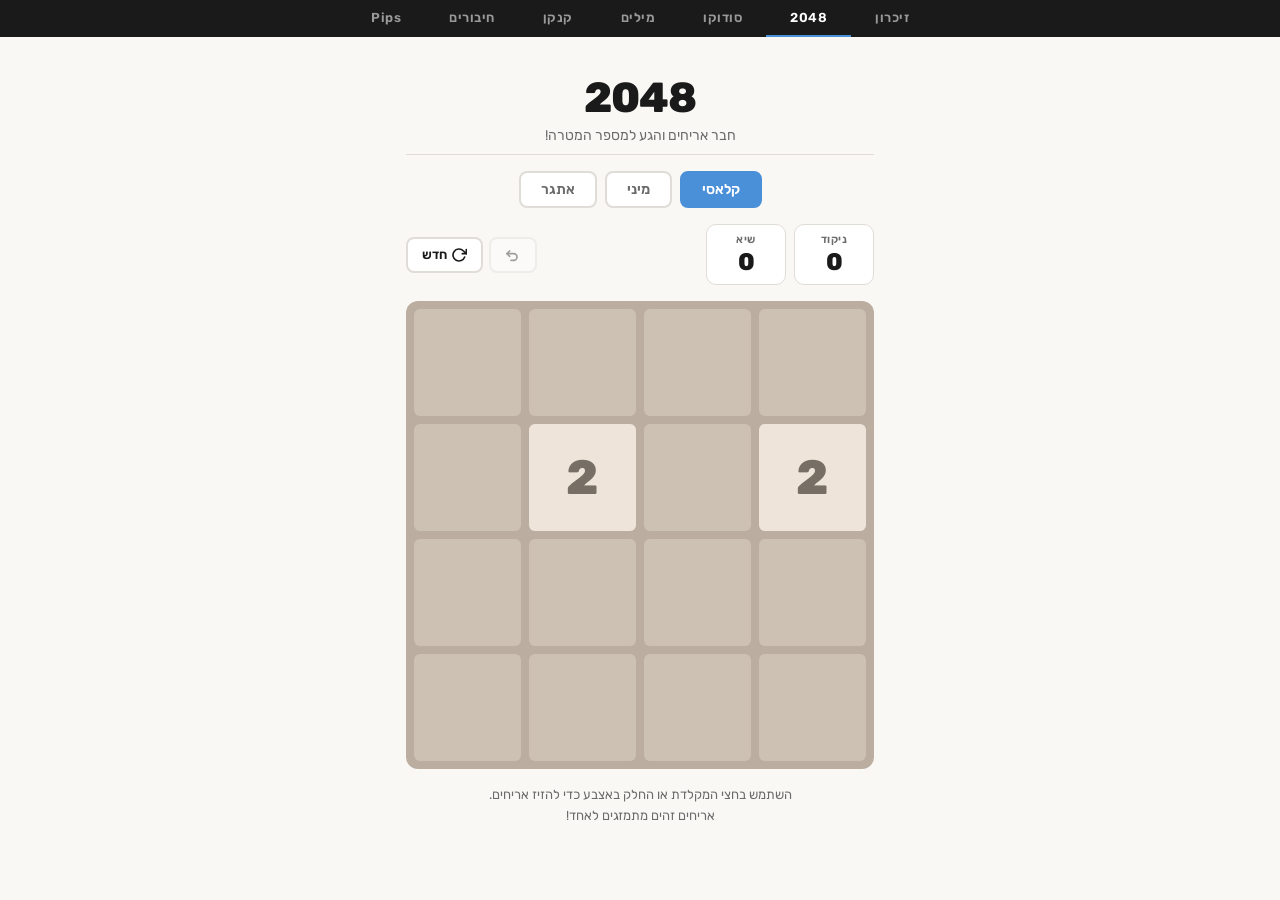
==== 2048.html @ 3376b90d "Add 4 new puzzle games and update navigation New games (all in Hebrew with age-based levels): - מילי" ====
<!DOCTYPE html>
<html lang="he" dir="rtl">
<head>
    <meta charset="UTF-8">
    <meta name="viewport" content="width=device-width, initial-scale=1.0, user-scalable=no">
    <title>2048 - משחק מספרים</title>
    <link href="https://fonts.googleapis.com/css2?family=Rubik:wght@300;400;500;600;700;800&display=swap" rel="stylesheet">
    <style>
        *, *::before, *::after { box-sizing: border-box; margin: 0; padding: 0; }
        :root {
            --bg: #faf8f5; --surface: #ffffff; --text: #1a1a1a;
            --text-secondary: #6b6b6b; --accent: #4a90d9; --border: #e0ddd8;
            --error: #e74c3c; --success: #27ae60;
        }
        body { font-family: 'Rubik', sans-serif; background: var(--bg); color: var(--text); min-height: 100vh; overflow-x: hidden; }

        /* Nav */
        .game-nav { display: flex; justify-content: center; background: #1a1a1a; direction: ltr; flex-wrap: wrap; }
        .game-nav-link { color: #999; text-decoration: none; font-size: 13px; font-weight: 600; padding: 10px 24px; letter-spacing: 0.5px; transition: all 0.2s; border-bottom: 2px solid transparent; font-family: 'Rubik', sans-serif; }
        .game-nav-link:hover { color: #fff; }
        .game-nav-link.active { color: #fff; border-bottom-color: #4a90d9; }

        .container { max-width: 500px; margin: 0 auto; padding: 16px; }
        header { text-align: center; padding: 20px 0 10px; border-bottom: 1px solid var(--border); margin-bottom: 16px; }
        header h1 { font-size: 42px; font-weight: 800; letter-spacing: -1px; }
        header p { color: var(--text-secondary); font-size: 14px; margin-top: 4px; }

        /* Mode selector */
        .mode-selector { display: flex; gap: 8px; justify-content: center; margin-bottom: 16px; }
        .mode-btn { padding: 8px 20px; border: 2px solid var(--border); background: var(--surface); border-radius: 8px; font-family: 'Rubik', sans-serif; font-size: 14px; font-weight: 600; color: var(--text-secondary); cursor: pointer; transition: all 0.2s; }
        .mode-btn:hover { border-color: var(--accent); color: var(--accent); }
        .mode-btn.active { border-color: var(--accent); background: var(--accent); color: #fff; }

        /* Score area */
        .score-area { display: flex; justify-content: space-between; align-items: center; margin-bottom: 16px; gap: 8px; }
        .score-box { background: var(--surface); border: 1px solid var(--border); border-radius: 10px; padding: 8px 16px; text-align: center; min-width: 80px; }
        .score-label { font-size: 11px; font-weight: 600; color: var(--text-secondary); text-transform: uppercase; letter-spacing: 0.5px; }
        .score-value { font-size: 24px; font-weight: 800; color: var(--text); margin-top: 2px; }
        .btn-group { display: flex; gap: 6px; }
        .action-btn { padding: 8px 14px; border: 2px solid var(--border); background: var(--surface); border-radius: 8px; font-family: 'Rubik', sans-serif; font-size: 13px; font-weight: 600; color: var(--text); cursor: pointer; transition: all 0.2s; display: flex; align-items: center; gap: 4px; }
        .action-btn:hover { border-color: var(--accent); color: var(--accent); }
        .action-btn:disabled { opacity: 0.4; cursor: not-allowed; }
        .action-btn svg { width: 16px; height: 16px; }

        /* Grid */
        .grid-wrapper { position: relative; background: #bbada0; border-radius: 12px; margin: 0 auto; touch-action: none; }
        .grid-bg { display: grid; }
        .grid-cell { background: rgba(238,228,218,0.35); border-radius: 6px; aspect-ratio: 1; }
        .tiles-container { position: absolute; top: 8px; left: 8px; right: 8px; bottom: 8px; pointer-events: none; }
        .tile { position: absolute; border-radius: 6px; display: flex; align-items: center; justify-content: center; font-weight: 800; transition: top 0.12s ease, left 0.12s ease; z-index: 1; }
        .tile.merged { z-index: 2; }
        .tile.new { animation: tileAppear 0.2s ease; }
        .tile.merge-pop { animation: tilePop 0.2s ease; }

        @keyframes tileAppear {
            0% { transform: scale(0); opacity: 0; }
            100% { transform: scale(1); opacity: 1; }
        }
        @keyframes tilePop {
            0% { transform: scale(1); }
            50% { transform: scale(1.15); }
            100% { transform: scale(1); }
        }

        /* Tile colors */
        .tile-2 { background: #eee4da; color: #776e65; }
        .tile-4 { background: #ede0c8; color: #776e65; }
        .tile-8 { background: #f2b179; color: #f9f6f2; }
        .tile-16 { background: #f59563; color: #f9f6f2; }
        .tile-32 { background: #f67c5f; color: #f9f6f2; }
        .tile-64 { background: #f65e3b; color: #f9f6f2; }
        .tile-128 { background: #edcf72; color: #f9f6f2; }
        .tile-256 { background: #edcc61; color: #f9f6f2; }
        .tile-512 { background: #edc850; color: #f9f6f2; }
        .tile-1024 { background: #edc53f; color: #f9f6f2; }
        .tile-2048 { background: #edc22e; color: #f9f6f2; }
        .tile-super { background: #3c3a32; color: #f9f6f2; }

        /* Overlay */
        .game-overlay { position: absolute; inset: 0; background: rgba(250,248,245,0.85); border-radius: 12px; display: flex; flex-direction: column; align-items: center; justify-content: center; z-index: 10; opacity: 0; pointer-events: none; transition: opacity 0.3s; }
        .game-overlay.visible { opacity: 1; pointer-events: auto; }
        .overlay-title { font-size: 32px; font-weight: 800; margin-bottom: 8px; }
        .overlay-title.win { color: var(--accent); }
        .overlay-title.lose { color: var(--error); }
        .overlay-sub { font-size: 14px; color: var(--text-secondary); margin-bottom: 16px; }
        .overlay-btns { display: flex; gap: 8px; }
        .overlay-btn { padding: 10px 24px; border: none; border-radius: 8px; font-family: 'Rubik', sans-serif; font-size: 14px; font-weight: 600; cursor: pointer; transition: all 0.2s; }
        .overlay-btn.primary { background: var(--accent); color: #fff; }
        .overlay-btn.primary:hover { background: #3a7bc8; }
        .overlay-btn.secondary { background: var(--surface); border: 2px solid var(--border); color: var(--text); }
        .overlay-btn.secondary:hover { border-color: var(--accent); }

        /* Instructions */
        .instructions { text-align: center; margin-top: 16px; color: var(--text-secondary); font-size: 13px; line-height: 1.6; }

        @media (max-width: 480px) {
            .game-nav-link { padding: 10px 12px; font-size: 12px; }
            .container { padding: 10px; }
            header h1 { font-size: 32px; }
            .score-value { font-size: 20px; }
            .score-box { padding: 6px 10px; min-width: 60px; }
            .action-btn { padding: 6px 10px; font-size: 12px; }
            .grid-wrapper { border-radius: 10px; }
        }
    </style>
</head>
<body>
    <nav class="game-nav">
        <a href="index.html" class="game-nav-link">Pips</a>
        <a href="connections.html" class="game-nav-link">חיבורים</a>
        <a href="kenken.html" class="game-nav-link">קנקן</a>
        <a href="wordle.html" class="game-nav-link">מילים</a>
        <a href="sudoku.html" class="game-nav-link">סודוקו</a>
        <a href="2048.html" class="game-nav-link active">2048</a>
        <a href="memory.html" class="game-nav-link">זיכרון</a>
    </nav>

    <div class="container">
        <header>
            <h1>2048</h1>
            <p>חבר אריחים והגע למספר המטרה!</p>
        </header>

        <div class="mode-selector">
            <button class="mode-btn active" data-mode="classic">קלאסי</button>
            <button class="mode-btn" data-mode="mini">מיני</button>
            <button class="mode-btn" data-mode="challenge">אתגר</button>
        </div>

        <div class="score-area">
            <div style="display:flex;gap:8px;">
                <div class="score-box">
                    <div class="score-label">ניקוד</div>
                    <div class="score-value" id="score">0</div>
                </div>
                <div class="score-box">
                    <div class="score-label">שיא</div>
                    <div class="score-value" id="best">0</div>
                </div>
            </div>
            <div class="btn-group">
                <button class="action-btn" id="undoBtn" title="ביטול" disabled>
                    <svg viewBox="0 0 24 24" fill="none" stroke="currentColor" stroke-width="2.5" stroke-linecap="round" stroke-linejoin="round"><path d="M3 10h10a5 5 0 0 1 0 10H9"/><polyline points="7 14 3 10 7 6"/></svg>
                </button>
                <button class="action-btn" id="newGameBtn" title="משחק חדש">
                    <svg viewBox="0 0 24 24" fill="none" stroke="currentColor" stroke-width="2.5" stroke-linecap="round" stroke-linejoin="round"><polyline points="23 4 23 10 17 10"/><path d="M20.49 15a9 9 0 1 1-2.12-9.36L23 10"/></svg>
                    חדש
                </button>
            </div>
        </div>

        <div class="grid-wrapper" id="gridWrapper">
            <div class="grid-bg" id="gridBg"></div>
            <div class="tiles-container" id="tilesContainer"></div>
            <div class="game-overlay" id="overlay">
                <div class="overlay-title" id="overlayTitle"></div>
                <div class="overlay-sub" id="overlaySub"></div>
                <div class="overlay-btns" id="overlayBtns"></div>
            </div>
        </div>

        <div class="instructions">
            השתמש בחצי המקלדת או החלק באצבע כדי להזיז אריחים.<br>
            אריחים זהים מתמזגים לאחד!
        </div>
    </div>

<script>
(function() {
    'use strict';

    const MODES = {
        classic: { size: 4, target: 2048, label: 'קלאסי' },
        mini:    { size: 3, target: 256,  label: 'מיני' },
        challenge: { size: 5, target: 4096, label: 'אתגר' }
    };

    let mode = 'classic';
    let size = 4;
    let target = 2048;
    let grid = [];
    let score = 0;
    let best = 0;
    let won = false;
    let keepPlaying = false;
    let gameOver = false;
    let prevState = null; // for undo

    const $ = id => document.getElementById(id);
    const gridBg = $('gridBg');
    const tilesContainer = $('tilesContainer');
    const scoreEl = $('score');
    const bestEl = $('best');
    const overlay = $('overlay');
    const overlayTitle = $('overlayTitle');
    const overlaySub = $('overlaySub');
    const overlayBtns = $('overlayBtns');
    const undoBtn = $('undoBtn');
    const newGameBtn = $('newGameBtn');

    function bestKey() { return '2048_best_' + mode; }

    function loadBest() {
        best = parseInt(localStorage.getItem(bestKey()) || '0', 10);
        bestEl.textContent = best;
    }

    function saveBest() {
        if (score > best) {
            best = score;
            localStorage.setItem(bestKey(), best);
            bestEl.textContent = best;
        }
    }

    function getGap() { return size >= 5 ? 6 : 8; }
    function getPad() { return size >= 5 ? 6 : 8; }

    function buildBackground() {
        const gap = getGap();
        const pad = getPad();
        const wrapper = $('gridWrapper');
        wrapper.style.padding = pad + 'px';
        gridBg.innerHTML = '';
        gridBg.style.gridTemplateColumns = `repeat(${size}, 1fr)`;
        gridBg.style.gap = gap + 'px';
        const tc = $('tilesContainer');
        tc.style.top = pad + 'px';
        tc.style.left = pad + 'px';
        tc.style.right = pad + 'px';
        tc.style.bottom = pad + 'px';
        for (let i = 0; i < size * size; i++) {
            const cell = document.createElement('div');
            cell.className = 'grid-cell';
            gridBg.appendChild(cell);
        }
    }

    function cellSize() {
        const wrapper = $('gridWrapper');
        const gap = getGap();
        const pad = getPad();
        const total = wrapper.clientWidth - pad * 2;
        return (total - gap * (size - 1)) / size;
    }

    function tilePos(row, col) {
        const gap = getGap();
        const cs = cellSize();
        return {
            top: row * (cs + gap),
            left: col * (cs + gap)
        };
    }

    function tileFontSize(value) {
        const cs = cellSize();
        if (value < 100) return Math.floor(cs * 0.45) + 'px';
        if (value < 1000) return Math.floor(cs * 0.38) + 'px';
        if (value < 10000) return Math.floor(cs * 0.3) + 'px';
        return Math.floor(cs * 0.24) + 'px';
    }

    function tileClass(value) {
        if (value <= 2048) return 'tile-' + value;
        return 'tile-super';
    }

    function createTileEl(value, row, col, anim) {
        const el = document.createElement('div');
        const cs = cellSize();
        const pos = tilePos(row, col);
        el.className = 'tile ' + tileClass(value) + (anim ? ' ' + anim : '');
        el.style.width = cs + 'px';
        el.style.height = cs + 'px';
        el.style.top = pos.top + 'px';
        el.style.left = pos.left + 'px';
        el.style.fontSize = tileFontSize(value);
        el.textContent = value;
        return el;
    }

    function renderTiles(newTiles, mergedTiles) {
        tilesContainer.innerHTML = '';
        for (let r = 0; r < size; r++) {
            for (let c = 0; c < size; c++) {
                if (grid[r][c] !== 0) {
                    let anim = '';
                    if (newTiles && newTiles.some(t => t[0] === r && t[1] === c)) anim = 'new';
                    if (mergedTiles && mergedTiles.some(t => t[0] === r && t[1] === c)) anim = 'merge-pop';
                    tilesContainer.appendChild(createTileEl(grid[r][c], r, c, anim));
                }
            }
        }
    }

    function emptySpots() {
        const spots = [];
        for (let r = 0; r < size; r++)
            for (let c = 0; c < size; c++)
                if (grid[r][c] === 0) spots.push([r, c]);
        return spots;
    }

    function addRandom() {
        const spots = emptySpots();
        if (spots.length === 0) return null;
        const [r, c] = spots[Math.floor(Math.random() * spots.length)];
        grid[r][c] = Math.random() < 0.9 ? 2 : 4;
        return [r, c];
    }

    function cloneGrid() { return grid.map(row => [...row]); }

    function saveUndo() {
        prevState = { grid: cloneGrid(), score };
        undoBtn.disabled = false;
    }

    function undo() {
        if (!prevState) return;
        grid = prevState.grid;
        score = prevState.score;
        scoreEl.textContent = score;
        prevState = null;
        undoBtn.disabled = true;
        gameOver = false;
        hideOverlay();
        renderTiles();
    }

    function slideLine(line) {
        let filtered = line.filter(v => v !== 0);
        let merged = [];
        let pts = 0;
        for (let i = 0; i < filtered.length; i++) {
            if (i + 1 < filtered.length && filtered[i] === filtered[i + 1]) {
                const val = filtered[i] * 2;
                merged.push(val);
                pts += val;
                i++;
            } else {
                merged.push(filtered[i]);
            }
        }
        while (merged.length < size) merged.push(0);
        return { result: merged, points: pts };
    }

    function move(dir) {
        if (gameOver) return false;

        saveUndo();
        let moved = false;
        let totalPts = 0;
        let mergedPositions = [];

        if (dir === 'left' || dir === 'right') {
            for (let r = 0; r < size; r++) {
                let line = [...grid[r]];
                if (dir === 'right') line.reverse();
                const { result, points } = slideLine(line);
                if (dir === 'right') result.reverse();
                totalPts += points;
                for (let c = 0; c < size; c++) {
                    if (grid[r][c] !== result[c]) moved = true;
                    grid[r][c] = result[c];
                }
            }
        } else {
            for (let c = 0; c < size; c++) {
                let line = [];
                for (let r = 0; r < size; r++) line.push(grid[r][c]);
                if (dir === 'down') line.reverse();
                const { result, points } = slideLine(line);
                if (dir === 'down') result.reverse();
                totalPts += points;
                for (let r = 0; r < size; r++) {
                    if (grid[r][c] !== result[r]) moved = true;
                    grid[r][c] = result[r];
                }
            }
        }

        if (!moved) {
            prevState = null;
            undoBtn.disabled = true;
            return false;
        }

        score += totalPts;
        scoreEl.textContent = score;
        saveBest();

        // Detect merged tiles for animation
        const oldGrid = prevState.grid;
        mergedPositions = [];
        for (let r = 0; r < size; r++) {
            for (let c = 0; c < size; c++) {
                if (grid[r][c] !== 0 && grid[r][c] !== oldGrid[r][c] && oldGrid[r][c] !== 0) {
                    mergedPositions.push([r, c]);
                }
            }
        }

        const newTile = addRandom();
        const newTiles = newTile ? [newTile] : [];

        renderTiles(newTiles, mergedPositions);

        // Win check
        if (!won && !keepPlaying) {
            for (let r = 0; r < size; r++) {
                for (let c = 0; c < size; c++) {
                    if (grid[r][c] === target) {
                        won = true;
                        showWin();
                        return true;
                    }
                }
            }
        }

        // Game over check
        if (isGameOver()) {
            gameOver = true;
            setTimeout(() => showLose(), 300);
        }

        return true;
    }

    function isGameOver() {
        for (let r = 0; r < size; r++)
            for (let c = 0; c < size; c++) {
                if (grid[r][c] === 0) return false;
                if (c + 1 < size && grid[r][c] === grid[r][c + 1]) return false;
                if (r + 1 < size && grid[r][c] === grid[r + 1][c]) return false;
            }
        return true;
    }

    function showOverlay() { overlay.classList.add('visible'); }
    function hideOverlay() { overlay.classList.remove('visible'); }

    function showWin() {
        overlayTitle.textContent = 'ניצחת!';
        overlayTitle.className = 'overlay-title win';
        overlaySub.textContent = `הגעת ל-${target}! כל הכבוד!`;
        overlayBtns.innerHTML = '';
        const btnContinue = document.createElement('button');
        btnContinue.className = 'overlay-btn primary';
        btnContinue.textContent = 'להמשיך לשחק';
        btnContinue.onclick = () => { keepPlaying = true; hideOverlay(); };
        const btnNew = document.createElement('button');
        btnNew.className = 'overlay-btn secondary';
        btnNew.textContent = 'משחק חדש';
        btnNew.onclick = () => initGame();
        overlayBtns.appendChild(btnContinue);
        overlayBtns.appendChild(btnNew);
        showOverlay();
    }

    function showLose() {
        overlayTitle.textContent = 'המשחק נגמר!';
        overlayTitle.className = 'overlay-title lose';
        overlaySub.textContent = `ניקוד סופי: ${score}`;
        overlayBtns.innerHTML = '';
        const btnUndo = document.createElement('button');
        btnUndo.className = 'overlay-btn secondary';
        btnUndo.textContent = 'ביטול';
        btnUndo.onclick = () => undo();
        const btnNew = document.createElement('button');
        btnNew.className = 'overlay-btn primary';
        btnNew.textContent = 'משחק חדש';
        btnNew.onclick = () => initGame();
        overlayBtns.appendChild(btnUndo);
        overlayBtns.appendChild(btnNew);
        showOverlay();
    }

    function initGame() {
        const m = MODES[mode];
        size = m.size;
        target = m.target;
        grid = [];
        for (let r = 0; r < size; r++) {
            grid.push(new Array(size).fill(0));
        }
        score = 0;
        won = false;
        keepPlaying = false;
        gameOver = false;
        prevState = null;
        undoBtn.disabled = true;
        scoreEl.textContent = '0';
        loadBest();
        hideOverlay();
        buildBackground();
        addRandom();
        addRandom();
        const initTiles = [];
        for (let r = 0; r < size; r++)
            for (let c = 0; c < size; c++)
                if (grid[r][c] !== 0) initTiles.push([r, c]);
        renderTiles(initTiles, []);
    }

    // Mode buttons
    document.querySelectorAll('.mode-btn').forEach(btn => {
        btn.addEventListener('click', () => {
            document.querySelectorAll('.mode-btn').forEach(b => b.classList.remove('active'));
            btn.classList.add('active');
            mode = btn.dataset.mode;
            initGame();
        });
    });

    // Keyboard
    document.addEventListener('keydown', e => {
        const map = { ArrowLeft: 'left', ArrowRight: 'right', ArrowUp: 'up', ArrowDown: 'down' };
        if (map[e.key]) {
            e.preventDefault();
            move(map[e.key]);
        }
    });

    // Touch / swipe
    let touchStartX = 0, touchStartY = 0;
    const wrapper = $('gridWrapper');

    wrapper.addEventListener('touchstart', e => {
        touchStartX = e.touches[0].clientX;
        touchStartY = e.touches[0].clientY;
    }, { passive: true });

    wrapper.addEventListener('touchend', e => {
        const dx = e.changedTouches[0].clientX - touchStartX;
        const dy = e.changedTouches[0].clientY - touchStartY;
        const absDx = Math.abs(dx);
        const absDy = Math.abs(dy);
        if (Math.max(absDx, absDy) < 20) return;
        if (absDx > absDy) {
            move(dx > 0 ? 'right' : 'left');
        } else {
            move(dy > 0 ? 'down' : 'up');
        }
    }, { passive: true });

    // Buttons
    undoBtn.addEventListener('click', undo);
    newGameBtn.addEventListener('click', () => initGame());

    // Resize handler
    let resizeTimer;
    window.addEventListener('resize', () => {
        clearTimeout(resizeTimer);
        resizeTimer = setTimeout(() => renderTiles(), 100);
    });

    // Start
    initGame();
})();
</script>
</body>
</html>
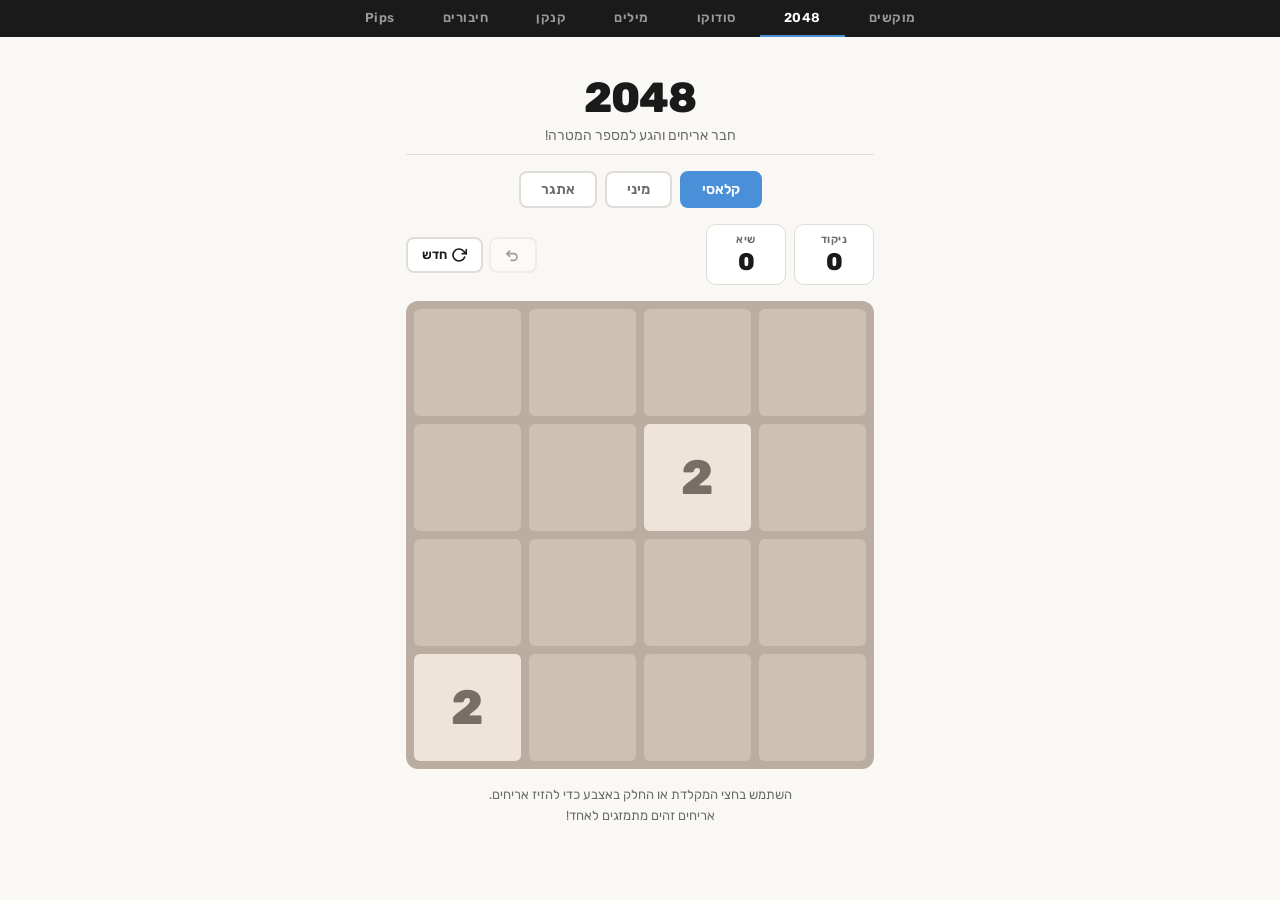
==== commit 8fcf41f2: "Replace Memory game with Minesweeper (מוקשים) - 4 difficulty levels: beginner (8x8), intermediate (1" ====
--- a/2048.html
+++ b/2048.html
@@ -112,7 +112,7 @@
         <a href="wordle.html" class="game-nav-link">מילים</a>
         <a href="sudoku.html" class="game-nav-link">סודוקו</a>
         <a href="2048.html" class="game-nav-link active">2048</a>
-        <a href="memory.html" class="game-nav-link">זיכרון</a>
+        <a href="memory.html" class="game-nav-link">מוקשים</a>
     </nav>
 
     <div class="container">
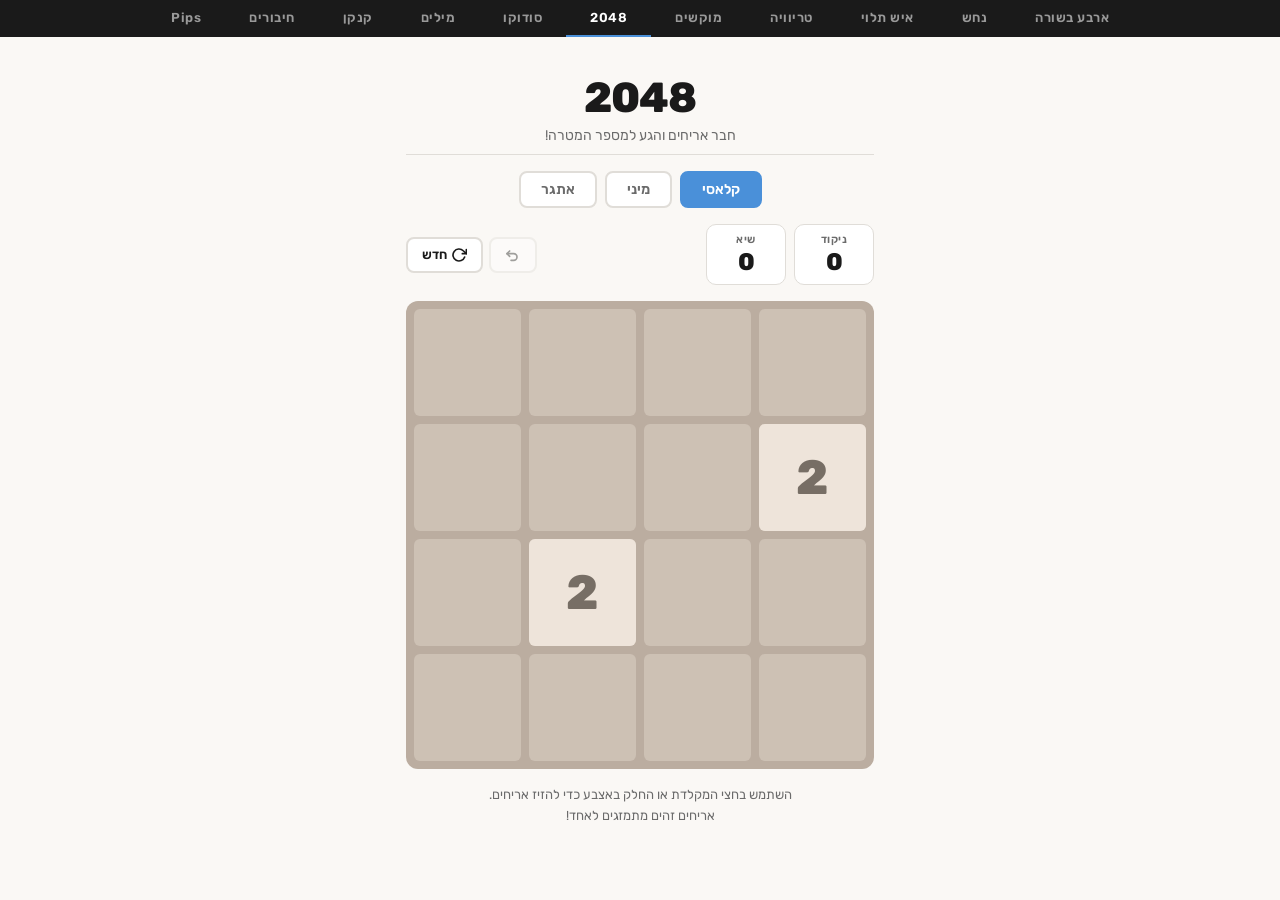
==== commit d08f02bd: "Add 4 new games: Trivia, Hangman, Snake, Connect4 - טריוויה: Hebrew trivia quiz with 120 questions a" ====
--- a/2048.html
+++ b/2048.html
@@ -113,6 +113,10 @@
         <a href="sudoku.html" class="game-nav-link">סודוקו</a>
         <a href="2048.html" class="game-nav-link active">2048</a>
         <a href="memory.html" class="game-nav-link">מוקשים</a>
+        <a href="trivia.html" class="game-nav-link">טריוויה</a>
+        <a href="hangman.html" class="game-nav-link">איש תלוי</a>
+        <a href="snake.html" class="game-nav-link">נחש</a>
+        <a href="connect4.html" class="game-nav-link">ארבע בשורה</a>
     </nav>
 
     <div class="container">
